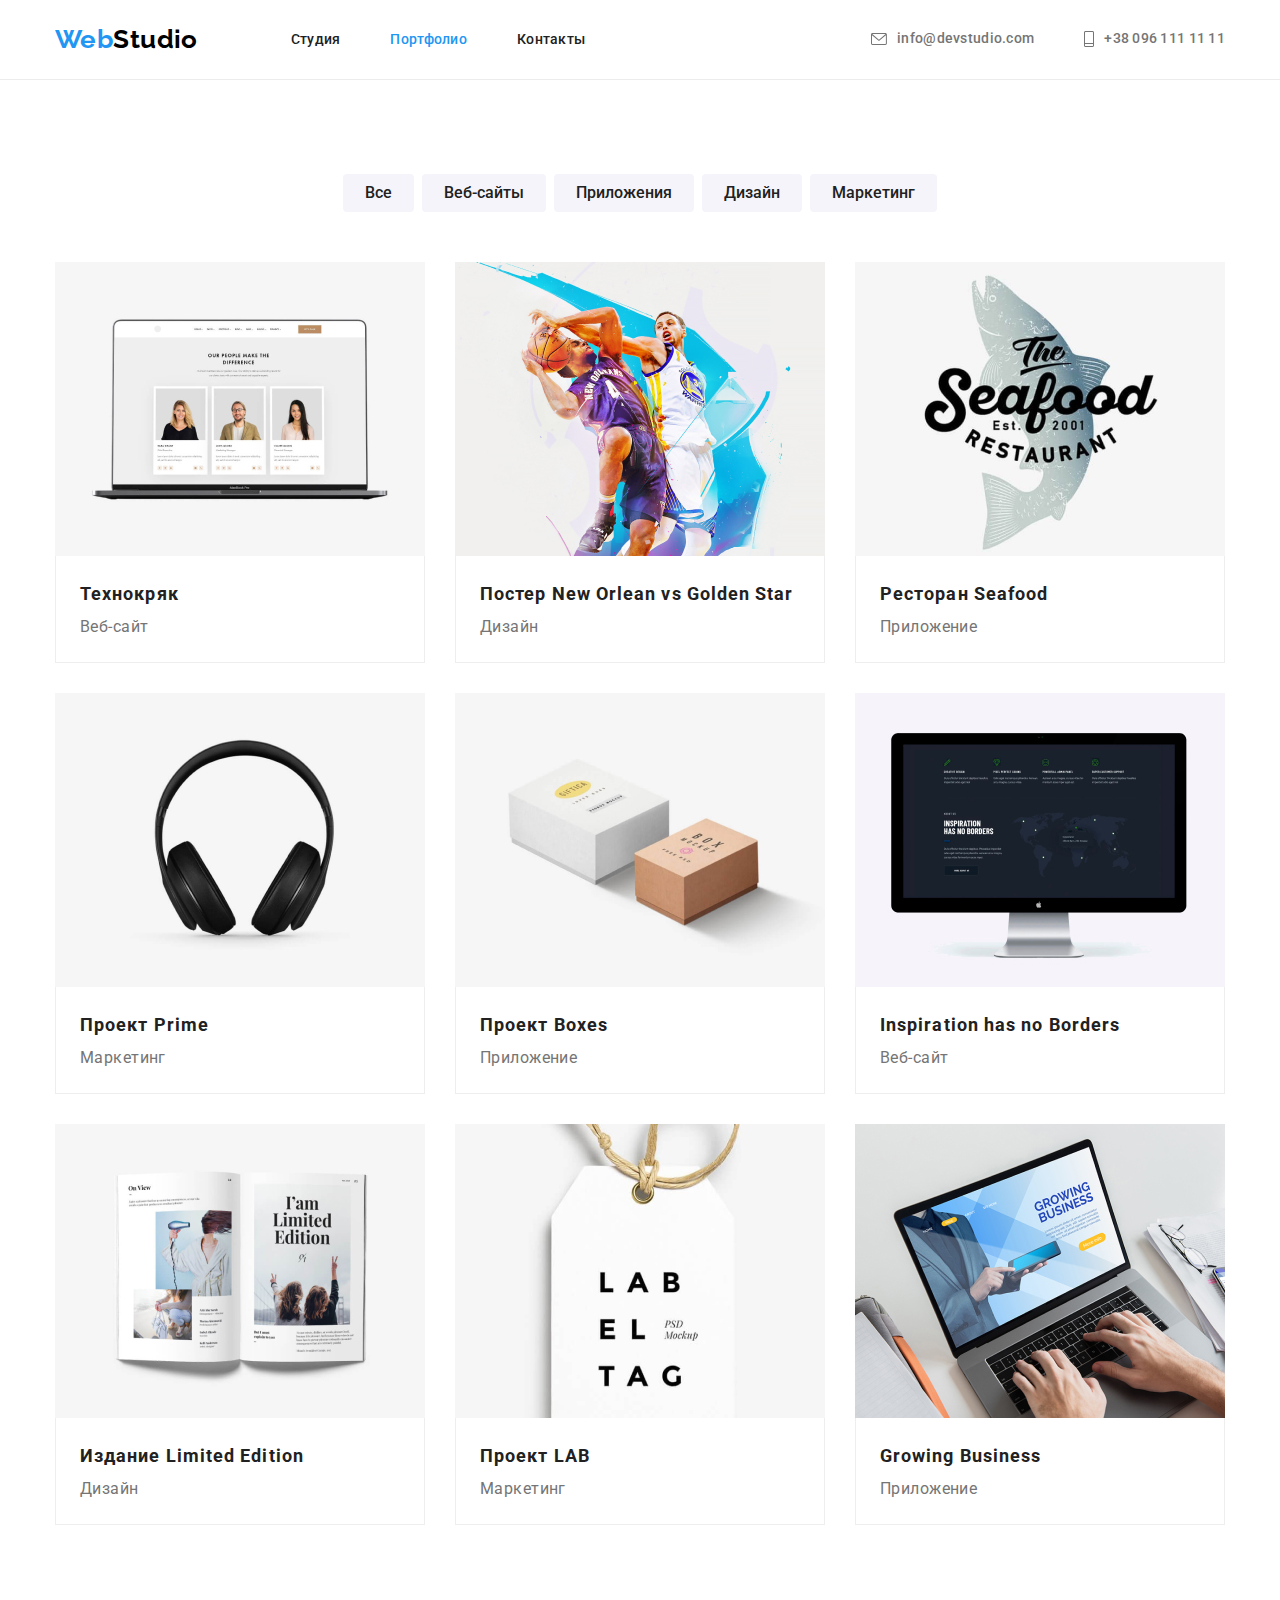
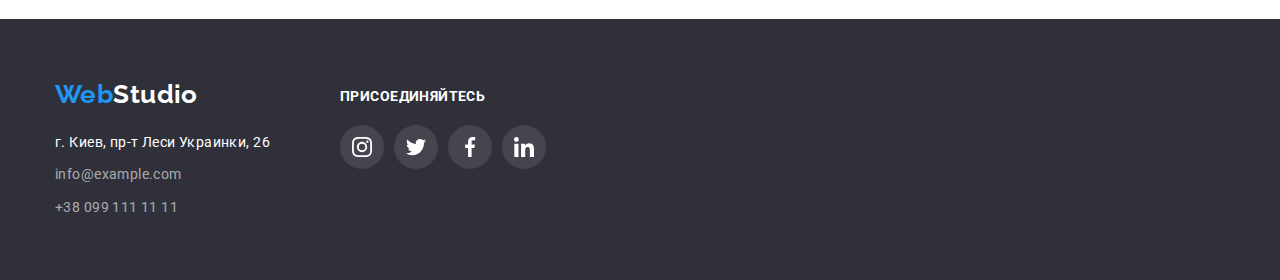
==== portfolio.html @ ed1fa83a "Начало ДЗ 5" ====
<!DOCTYPE html>
<html lang="ru">

<head>
    <meta charset="UTF-8">
    <meta http-equiv="X-UA-Compatible" content="IE=edge">
    <meta name="viewport" content="width=device-width, initial-scale=1.0">
    <title>WebStudio</title>
    <link rel="preconnect" href="https://fonts.gstatic.com">
    <link
        href="https://fonts.googleapis.com/css2?family=Raleway:wght@700&family=Roboto:wght@400;500;700;900&display=swap"
        rel="stylesheet">
    <link rel="stylesheet" href="https://cdnjs.cloudflare.com/ajax/libs/modern-normalize/1.0.0/modern-normalize.css">
    <link rel="stylesheet" href="./css/styles.css">
</head>

<body>
    <header class="page-header">
        <div class="container">
        <nav class="nav-menu">
            <a class="nav-logo logo" href=""><span class="logo-blue-style">Web</span><span class="logo-black-style">Studio</span></a>
            <ul class="menu list">
                <li class="menu-item"><a class="nav" href="./index.html">Студия</a></li>
                <li class="menu-item"><a class="nav active-link" href="">Портфолио</a></li>
                <li class="menu-item"><a class="nav" href="">Контакты</a></li>
            </ul>
        </nav>
        <ul class="menu list">
            <li class="menu-item"><a class="nav mail-tel-color" href="mailto:info@devstudio.com">
                    <svg width="16px" height="12px" class="contacts-icon">
                        <use href="./images/icons.svg#icon-mail"></use>
                    </svg>
                    info@devstudio.com</a></li>
            <li class="menu-item"><a class="nav mail-tel-color" href="tel:+380961111111">
                    <svg width="10px" height="16px" class="contacts-icon">
                        <use href="./images/icons.svg#icon-tel"></use>
                    </svg>
                    +38 096 111 11 11</a></li>
        </ul>
        </div>
    </header>
    <main>
        <section class="filters-section section">
            <div class="container">
            <h1 class="visually-hidden">Портфолио</h1>
            <h2 class="visually-hidden">Фильтры</h2>
            <ul class="filters-list list">
                <li class="filters-iteam"><button class="filter-btn filter" type="button">Все</button></li>
                <li class="filters-iteam"><button class="filter-btn filter" type="button">Веб-сайты</button></li>
                <li class="filters-iteam"><button class="filter-btn filter" type="button">Приложения</button></li>
                <li class="filters-iteam"><button class="filter-btn filter" type="button">Дизайн</button></li>
                <li class="filters-iteam"><button class="filter-btn filter" type="button">Маркетинг</button></li>
            </ul>
            </div>
        </section>
        <section class="projects-section section">
            <div class="container">
            <h2 class="visually-hidden">Проекты</h2>
            <ul class="card-set list">
                <li class="projects-item item">
                    <a href="" class="projects-item-link txt-deco" target="_blank" rel="noopener noreferrer">
                    <img src="./images/projects/img6.jpg" width="370" height="294" alt="веб-сайт">
                    <div class="card-buttom-border">
                    <h3 class="title-portfolio">Технокряк</h3>
                    <p class="project-portfolio">Веб-сайт</p>
                    </div>
                    </a>
                </li>
                <li class="projects-item item">
                    <a href="" class="projects-item-link txt-deco" target="_blank" rel="noopener noreferrer">
                    <img src="./images/projects/img7.jpg" width="370" height="294" alt="постер игры в баскетбол">
                    <div class="card-buttom-border">
                    <h3 class="title-portfolio">Постер New Orlean vs Golden Star</h3>
                    <p class="project-portfolio">Дизайн</p>
                    </div>
                    </a>
                </li>
                <li class="projects-item item">
                    <a href="" class="projects-item-link txt-deco" target="_blank" rel="noopener noreferrer">
                    <img src="./images/projects/img8.jpg" width="370" height="294" alt="логотип ресторана">
                    <div class="card-buttom-border">
                    <h3 class="title-portfolio">Ресторан Seafood</h3>
                    <p class="project-portfolio">Приложение</p>
                    </div>
                    </a>
                </li>
                <li class="projects-item item">
                    <a href="" class="projects-item-link txt-deco" target="_blank" rel="noopener noreferrer">
                    <img src="./images/projects/img9.jpg" width="370" height="294" alt="наушники">
                    <div class="card-buttom-border">
                    <h3 class="title-portfolio">Проект Prime</h3>
                    <p class="project-portfolio">Маркетинг</p>
                    </div>
                    </a>
                </li>
                <li class="projects-item item">
                    <a href="" class="projects-item-link txt-deco" target="_blank" rel="noopener noreferrer">
                    <img src="./images/projects/img10.jpg" width="370" height="294" alt="разноцветные коробки">
                    <div class="card-buttom-border">
                    <h3 class="title-portfolio">Проект Boxes</h3>
                    <p class="project-portfolio">Приложение</p>
                    </div>
                    </a>
                </li>
                <li class="projects-item item">
                    <a href="" class="projects-item-link txt-deco" target="_blank" rel="noopener noreferrer">
                    <img src="./images/projects/img11.jpg" width="370" height="294" alt="веб-сайт">
                    <div class="card-buttom-border">
                    <h3 class="title-portfolio">Inspiration has no Borders</h3>
                    <p class="project-portfolio">Веб-сайт</p>
                    </div>
                    </a>
                </li>
                <li class="projects-item item">
                    <a href="" class="projects-item-link txt-deco" target="_blank" rel="noopener noreferrer">
                    <img src="./images/projects/img12.jpg" width="370" height="294" alt="книга">
                    <div class="card-buttom-border">
                    <h3 class="title-portfolio">Издание Limited Edition</h3>
                    <p class="project-portfolio">Дизайн</p>
                    </div>
                    </a>
                </li>
                <li class="projects-item item">
                    <a href="" class="projects-item-link txt-deco" target="_blank" rel="noopener noreferrer">
                    <img src="./images/projects/img13.jpg" width="370" height="294" alt="бирка">
                    <div class="card-buttom-border">
                    <h3 class="title-portfolio">Проект LAB</h3>
                    <p class="project-portfolio">Маркетинг</p>
                    </div>
                    </a>
                </li>
                <li class="projects-item item">
                    <a href="" class="projects-item-link txt-deco" target="_blank" rel="noopener noreferrer">
                    <img src="./images/projects/img14.jpg" width="370" height="294" alt="приложение">
                    <div class="card-buttom-border">
                    <h3 class="title-portfolio">Growing Business</h3>
                    <p class="project-portfolio">Приложение</p>
                    </div>
                    </a>
                </li>
            </ul>
            </div>
        </section>
    </main>
    <footer class="footer dark-bg">
        <div class="container footer-box">
            <div>
                <a class="logo" href=""><span class="logo-blue-style">Web</span><span
                        class="logo-white-style">Studio</span></a>
                <address class="address">
                    <ul class="footer-list list">
                        <li class="footer-list-item"><a class="logo-white-style txt-deco"
                                href="https://goo.gl/maps/Vyjwhp4xW57vWDKJA" target="_blank" rel="noopener noreferrer">г.
                                Киев, пр-т Леси Украинки, 26</a></li>
                        <li class="footer-list-item"><a class="second-mail-tel-color txt-deco"
                                href="mailto:info@example.com">info@example.com</a></li>
                        <li class="footer-list-item"><a class="second-mail-tel-color txt-deco" href="tel:+380991111111">+38
                                099 111 11 11</a></li>
                    </ul>
                </address>
            </div>
            <div class="footer-socials-box">
                <h3 class="footer-socials-title">присоединяйтесь</h3>
                <ul class="list social-icons">
                    <li class="social-icons-item">
                        <a href="" class="footer-social-icons-link" target="_blank" rel="noopener noreferrer">
                            <svg class="footer-social-icons-svg" width="20" height="20">
                                <use href="./images/icons.svg#icon-instagram"></use>
                            </svg>
                        </a>
                    </li>
                    <li class="social-icons-item">
                        <a href="" class="footer-social-icons-link" target="_blank" rel="noopener noreferrer">
                            <svg class="footer-social-icons-svg" width="20" height="20">
                                <use href="./images/icons.svg#icon-twitter"></use>
                            </svg>
                        </a>
                    </li>
                    <li class="social-icons-item">
                        <a href="" class="footer-social-icons-link" target="_blank" rel="noopener noreferrer">
                            <svg class="footer-social-icons-svg" width="20" height="20">
                                <use href="./images/icons.svg#icon-facebook"></use>
                            </svg>
                        </a>
                    </li>
                    <li class="social-icons-item">
                        <a href="" class="footer-social-icons-link" target="_blank" rel="noopener noreferrer">
                            <svg class="footer-social-icons-svg" width="20" height="20">
                                <use href="./images/icons.svg#icon-linkedin"></use>
                            </svg>
                        </a>
                    </li>
                </ul>
            </div>
        </div>
    </footer>
</body>
</html>
---- css/styles.css ----
:root {
  --logo-link-blue-color: #2196f3;
  --logo-black-color: #000000;
  --main-text-color: #757575;
  --title-color: #212121;
  --hero-color: #ffffff;
  --address-color: rgba(255, 255, 255, 0.6);

  --dark-bg: #2f303a;
  --btn-dark-bg: #2196f3;
  --btn-light-bg: #f5f4fa;
  --bg-team-section: #f5f4fa;

  --header-border: #ececec;
  --card-buttom-border: #eeeeee;

  --main-font: "Roboto", sans-serif;
  --logo-font: "Raleway", sans-serif;

  --social-icon-color: #afb1b8;
}

html {
  box-sizing: border-box;
}

*,
*::before,
*::after {
  box-sizing: inherit;
}

body {
  font-family: var(--main-font);
  font-size: 14px;
  line-height: 1.71;
  letter-spacing: 0.03em;
  color: var(--main-text-color);
}

h1,
h2,
h3,
p {
  margin-top: 0;
}

.container {
  width: 1200px;
  padding-left: 15px;
  padding-right: 15px;
  margin-left: auto;
  margin-right: auto;
}

.section {
  padding-top: 94px;
  padding-bottom: 94px;
}

.visually-hidden {
  position: absolute !important;
  clip: rect(1px 1px 1px 1px);
  clip: rect(1px, 1px, 1px, 1px);
  padding: 0 !important;
  border: 0 !important;
  height: 1px !important;
  width: 1px !important;
  overflow: hidden;
  margin: 0;
}

.logo {
  font-family: var(--logo-font);
  font-weight: 700;
  font-size: 26px;
  line-height: 1.19;
  text-decoration: none;
}

.nav-logo {
  margin-right: 93px;
}

.logo .logo-blue-style {
  color: var(--logo-link-blue-color);
}

.logo .logo-black-style {
  color: var(--logo-black-color);
}

.logo-white-style {
  color: var(--hero-color);
}

.nav {
  font-weight: 500;
  line-height: 1.14;
  letter-spacing: 0.02em;
  color: var(--title-color);
  text-decoration: none;
}

.active-link {
  color: var(--logo-link-blue-color);
}

.mail-tel-color {
  color: inherit;
  display: flex;
  align-items: center;
}

.second-mail-tel-color {
  color: var(--address-color);
}

.contacts-icon {
  fill: currentColor;
  margin-right: 10px;
}

.nav:hover,
.nav:focus,
.txt-deco:hover,
.txt-deco:focus {
  color: var(--logo-link-blue-color);
}

.page-header {
  padding-top: 24px;
  padding-bottom: 24px;

  border-bottom-width: 1px;
  border-bottom-style: solid;
  border-bottom-color: var(--header-border);
}

.page-header .container {
  display: flex;
  align-items: center;
}

.nav-menu {
  display: flex;
  align-items: center;
  margin-right: auto;
}

.menu {
  display: inline-flex;
}

.menu-item:not(:last-child) {
  margin-right: 50px;
}

.list {
  list-style: none;
  margin: 0;
  padding-left: 0;
}

.dark-bg {
  background-color: var(--dark-bg);
}

.main-title {
  font-weight: 900;
  font-size: 44px;
  line-height: 1.36;
  text-align: center;
  letter-spacing: 0.06em;
  text-transform: uppercase;
  margin-bottom: 0;
  color: var(--hero-color);
}

.btn {
  font-weight: 700;
  font-size: 16px;
  line-height: 1.87;
  display: flex;
  align-items: center;
  text-align: center;
  letter-spacing: 0.06em;
  cursor: pointer;
  color: var(--hero-color);
  background-color: var(--btn-dark-bg);
}

.hero-section {
  padding-top: 0;
  padding-bottom: 0;
}

.hero-box {
  max-width: 1600px;
  padding-top: 200px;
  padding-bottom: 200px;
  background-color: #c4c4c4;
  background-image: linear-gradient(
      to right,
      rgba(47, 48, 58, 0.4),
      rgba(47, 48, 58, 0.4)
    ),
    url(../images/hero/main-hero-img.jpg);
  background-repeat: no-repeat;
  background-position: center;
  background-size: cover;
  margin-left: auto;
  margin-right: auto;
  display: flex;
  align-items: center;
}

.hero-content {
  width: 696px;
  margin-left: auto;
  margin-right: auto;
}

.hero-btn {
  min-width: 200px;
  min-height: 50px;
  margin-left: auto;
  margin-right: auto;
  margin-top: 30px;
  padding: 10px 32px;

  box-shadow: 0px 4px 4px rgba(0, 0, 0, 0.15);
  border-radius: 4px;
  border: 0;
}

.card-set {
  display: flex;
  flex-wrap: wrap;
  margin-left: -30px;
}

.item {
  margin-left: 30px;
}

.icon-box {
  display: flex;
  justify-content: center;
  width: 270px;
  height: 120px;
  padding: 25px;
  background: #f5f4fa;
  border-radius: 4px;
  margin-bottom: 30px;
}

.feature-item {
  flex-basis: calc((100% - 4 * 30px) / 4);
}

.about-item {
  flex-basis: calc((100% - 3 * 30px) / 3);
}

.team-iteam {
  flex-basis: calc((100% - 4 * 30px) / 4);
  display: flex;
  flex-direction: column;
}

.clients-iteam {
  flex-basis: calc((100% - 6 * 30px) / 6);
}

.projects-item {
  flex-basis: calc((100% - 3 * 30px) / 3);
}

.projects-item-link {
  display: flex;
  flex-direction: column;
}

.projects-item-link:hover,
.projects-item-link:focus {
  box-shadow: 0px 1px 1px rgba(0, 0, 0, 0.12), 0px 4px 4px rgba(0, 0, 0, 0.06),
    1px 4px 6px rgba(0, 0, 0, 0.16);
}

.card-set .projects-item {
  margin-top: 30px;
}

.filters-list {
  justify-content: center;
  display: flex;
  flex-wrap: wrap;
}

.filters-list .filters-iteam:not(:first-child) {
  margin-left: 8px;
}

.filter-btn {
  padding: 6px 22px;
}

.feature-title {
  font-weight: 700;
  font-size: 14px;
  line-height: 1.14;
  text-transform: uppercase;
  color: var(--title-color);
}

.feature-section {
  padding-bottom: 0;
}

.title {
  font-weight: 700;
  font-size: 36px;
  line-height: 1.17;
  text-align: center;
  color: var(--title-color);
  margin-bottom: 50px;
}

.iteam-title {
  font-weight: 500;
  font-size: 16px;
  line-height: 1.19;
  text-align: center;
  color: var(--title-color);
  margin-bottom: 10px;
}

.iteam-position {
  font-size: 16px;
  line-height: 1.19;
  text-align: center;
  margin-bottom: 16px;
}

.item-card-bottom {
  padding-top: 20px;
  padding-bottom: 20px;
  background-color: var(--hero-color);
}

.social-icons {
  display: flex;
  justify-content: center;
}

.social-icons-item:not(:last-child) {
  margin-right: 10px;
}

.social-icons-link {
  display: flex;
  align-items: center;
  justify-content: center;
  width: 44px;
  height: 44px;
  border-radius: 50%;
  background-color: #ffffff;
}
.social-icons-svg {
  width: 20px;
  height: 20px;
  fill: var(--social-icon-color);
}

.social-icons-link:hover,
.social-icons-link:focus {
  fill: var(--hero-color);
  background-color: var(--logo-link-blue-color);
}

.social-icons-link:hover .social-icons-svg,
.social-icons-link:focus .social-icons-svg {
  fill: var(--hero-color);
}

.team-box {
  box-shadow: 0px 1px 3px rgba(0, 0, 0, 0.12), 0px 1px 1px rgba(0, 0, 0, 0.14),
    0px 2px 1px rgba(0, 0, 0, 0.2);
  border-radius: 0px 0px 4px 4px;
}

.team-section {
  background-color: var(--bg-team-section);
}

.txt-deco {
  text-decoration: none;
}

.client-box {
  width: 170px;
  height: 92px;
  border: 1px solid #afb1b8;
  box-sizing: border-box;
  border-radius: 4px;
  display: flex;
  align-items: center;
  justify-content: center;
}

.clients-icons-svg {
  width: 106px;
  height: 60px;
  fill: var(--social-icon-color);
}

.client-box:hover .clients-icons-svg,
.client-box:focus .clients-icons-svg {
  fill: var(--logo-link-blue-color);
}

.client-box:hover,
.client-box:focus {
  border-color: var(--logo-link-blue-color);
}

.address {
  font-style: inherit;
  margin-top: 20px;
}

.footer {
  padding-top: 60px;
  padding-bottom: 60px;
}

.footer-box {
  display: flex;
  align-items: center;
}

.footer-socials-box {
  margin-left: 70px;
  margin-bottom: 40px;
}

.footer-social-icons-link {
  display: flex;
  align-items: center;
  justify-content: center;
  width: 44px;
  height: 44px;
  border-radius: 50%;
  background-color: rgba(255, 255, 255, 0.1);
}

.footer-social-icons-svg {
  fill: var(--hero-color);
}

.footer-social-icons-link:hover,
.footer-social-icons-link:focus {
  background-color: var(--logo-link-blue-color);
}

.footer-list .footer-list-item:not(:last-child) {
  margin-bottom: 9px;
}

.footer-socials-title {
  font-family: var(--main-font);
  font-weight: 700;
  font-size: 14px;
  line-height: 1.14;
  letter-spacing: 0.03em;
  text-transform: uppercase;
  color: var(--hero-color);
  margin-bottom: 20px;
}

.filter {
  font-weight: 500;
  font-size: 16px;
  line-height: 1.62;
  text-align: center;
  cursor: pointer;
  color: var(--title-color);
  background-color: var(--btn-light-bg);

  border-radius: 4px;
  border: 0;
}

.filter:hover,
.filter:focus {
  color: var(--hero-color);
  background-color: var(--btn-dark-bg);
  box-shadow: 0px 3px 1px rgba(0, 0, 0, 0.1), 0px 1px 2px rgba(0, 0, 0, 0.08),
    0px 2px 2px rgba(0, 0, 0, 0.12);
}

.filters-section {
  padding-bottom: 0;
}

.title-portfolio {
  font-weight: 700;
  font-size: 18px;
  line-height: 2;
  letter-spacing: 0.06em;
  color: var(--title-color);
  margin-bottom: 0;
}

.project-portfolio {
  font-size: 16px;
  line-height: 1.87;
  margin-bottom: 0;
  color: var(--main-text-color);
}

.projects-section {
  padding-top: 20px;
}

.card-buttom-border {
  border-left: 1px solid var(--card-buttom-border);
  border-right: 1px solid var(--card-buttom-border);
  border-bottom: 1px solid var(--card-buttom-border);
  padding: 20px 24px;
}
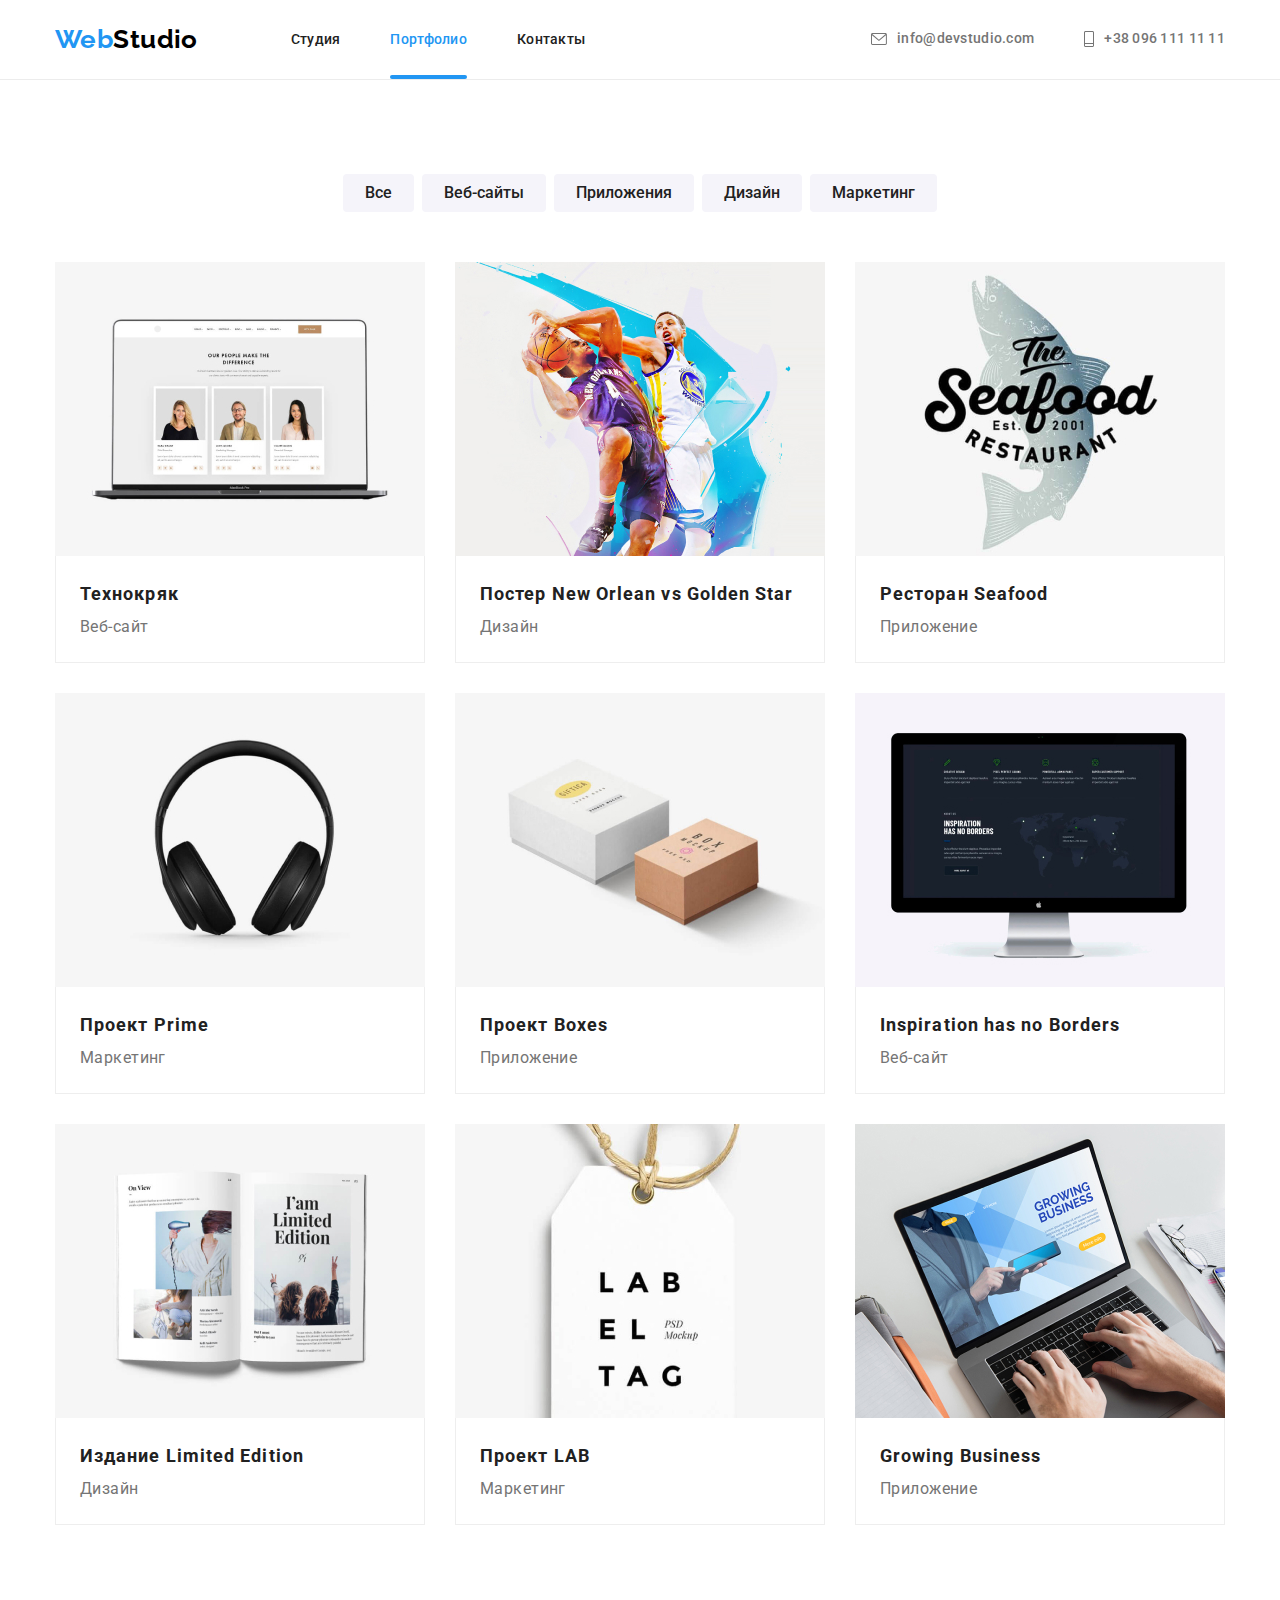
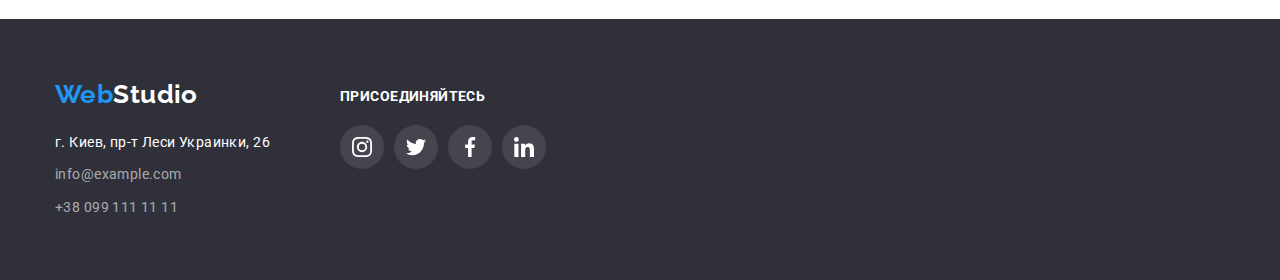
==== commit e33665a6: "ДЗ 5" ====
--- a/portfolio.html
+++ b/portfolio.html
@@ -59,7 +59,11 @@
             <ul class="card-set list">
                 <li class="projects-item item">
                     <a href="" class="projects-item-link txt-deco" target="_blank" rel="noopener noreferrer">
+                    <div class="card-top">
+                        <p class="card-top-txt">Технокряк это современная площадка распространения коронавируса. Компании используют эту
+                            платформу для цифрового шпионажа и атак на защищённые сервера конкурентов.</p>
                     <img src="./images/projects/img6.jpg" width="370" height="294" alt="веб-сайт">
+                    </div>
                     <div class="card-buttom-border">
                     <h3 class="title-portfolio">Технокряк</h3>
                     <p class="project-portfolio">Веб-сайт</p>
@@ -68,7 +72,11 @@
                 </li>
                 <li class="projects-item item">
                     <a href="" class="projects-item-link txt-deco" target="_blank" rel="noopener noreferrer">
+                        <div class="card-top">
+                            <p class="card-top-txt">Технокряк это современная площадка распространения коронавируса. Компании используют эту
+                                платформу для цифрового шпионажа и атак на защищённые сервера конкурентов.</p>
                     <img src="./images/projects/img7.jpg" width="370" height="294" alt="постер игры в баскетбол">
+                    </div>
                     <div class="card-buttom-border">
                     <h3 class="title-portfolio">Постер New Orlean vs Golden Star</h3>
                     <p class="project-portfolio">Дизайн</p>
@@ -77,7 +85,11 @@
                 </li>
                 <li class="projects-item item">
                     <a href="" class="projects-item-link txt-deco" target="_blank" rel="noopener noreferrer">
+                        <div class="card-top">
+                            <p class="card-top-txt">Технокряк это современная площадка распространения коронавируса. Компании используют эту
+                                платформу для цифрового шпионажа и атак на защищённые сервера конкурентов.</p>
                     <img src="./images/projects/img8.jpg" width="370" height="294" alt="логотип ресторана">
+                    </div>
                     <div class="card-buttom-border">
                     <h3 class="title-portfolio">Ресторан Seafood</h3>
                     <p class="project-portfolio">Приложение</p>
@@ -86,7 +98,11 @@
                 </li>
                 <li class="projects-item item">
                     <a href="" class="projects-item-link txt-deco" target="_blank" rel="noopener noreferrer">
+                        <div class="card-top">
+                            <p class="card-top-txt">Технокряк это современная площадка распространения коронавируса. Компании используют эту
+                                платформу для цифрового шпионажа и атак на защищённые сервера конкурентов.</p>
                     <img src="./images/projects/img9.jpg" width="370" height="294" alt="наушники">
+                    </div>
                     <div class="card-buttom-border">
                     <h3 class="title-portfolio">Проект Prime</h3>
                     <p class="project-portfolio">Маркетинг</p>
@@ -95,7 +111,11 @@
                 </li>
                 <li class="projects-item item">
                     <a href="" class="projects-item-link txt-deco" target="_blank" rel="noopener noreferrer">
+                        <div class="card-top">
+                            <p class="card-top-txt">Технокряк это современная площадка распространения коронавируса. Компании используют эту
+                                платформу для цифрового шпионажа и атак на защищённые сервера конкурентов.</p>
                     <img src="./images/projects/img10.jpg" width="370" height="294" alt="разноцветные коробки">
+                    </div>
                     <div class="card-buttom-border">
                     <h3 class="title-portfolio">Проект Boxes</h3>
                     <p class="project-portfolio">Приложение</p>
@@ -104,7 +124,11 @@
                 </li>
                 <li class="projects-item item">
                     <a href="" class="projects-item-link txt-deco" target="_blank" rel="noopener noreferrer">
+                        <div class="card-top">
+                            <p class="card-top-txt">Технокряк это современная площадка распространения коронавируса. Компании используют эту
+                                платформу для цифрового шпионажа и атак на защищённые сервера конкурентов.</p>
                     <img src="./images/projects/img11.jpg" width="370" height="294" alt="веб-сайт">
+                    </div>
                     <div class="card-buttom-border">
                     <h3 class="title-portfolio">Inspiration has no Borders</h3>
                     <p class="project-portfolio">Веб-сайт</p>
@@ -113,7 +137,11 @@
                 </li>
                 <li class="projects-item item">
                     <a href="" class="projects-item-link txt-deco" target="_blank" rel="noopener noreferrer">
+                        <div class="card-top">
+                            <p class="card-top-txt">Технокряк это современная площадка распространения коронавируса. Компании используют эту
+                                платформу для цифрового шпионажа и атак на защищённые сервера конкурентов.</p>
                     <img src="./images/projects/img12.jpg" width="370" height="294" alt="книга">
+                    </div>
                     <div class="card-buttom-border">
                     <h3 class="title-portfolio">Издание Limited Edition</h3>
                     <p class="project-portfolio">Дизайн</p>
@@ -122,7 +150,11 @@
                 </li>
                 <li class="projects-item item">
                     <a href="" class="projects-item-link txt-deco" target="_blank" rel="noopener noreferrer">
+                        <div class="card-top">
+                            <p class="card-top-txt">Технокряк это современная площадка распространения коронавируса. Компании используют эту
+                                платформу для цифрового шпионажа и атак на защищённые сервера конкурентов.</p>
                     <img src="./images/projects/img13.jpg" width="370" height="294" alt="бирка">
+                    </div>
                     <div class="card-buttom-border">
                     <h3 class="title-portfolio">Проект LAB</h3>
                     <p class="project-portfolio">Маркетинг</p>
@@ -131,7 +163,11 @@
                 </li>
                 <li class="projects-item item">
                     <a href="" class="projects-item-link txt-deco" target="_blank" rel="noopener noreferrer">
+                        <div class="card-top">
+                            <p class="card-top-txt">Технокряк это современная площадка распространения коронавируса. Компании используют эту
+                                платформу для цифрового шпионажа и атак на защищённые сервера конкурентов.</p>
                     <img src="./images/projects/img14.jpg" width="370" height="294" alt="приложение">
+                    </div>
                     <div class="card-buttom-border">
                     <h3 class="title-portfolio">Growing Business</h3>
                     <p class="project-portfolio">Приложение</p>
@@ -149,12 +185,12 @@
                         class="logo-white-style">Studio</span></a>
                 <address class="address">
                     <ul class="footer-list list">
-                        <li class="footer-list-item"><a class="logo-white-style txt-deco"
+                        <li class="footer-list-item"><a class="logo-white-style txt-deco adress-link"
                                 href="https://goo.gl/maps/Vyjwhp4xW57vWDKJA" target="_blank" rel="noopener noreferrer">г.
                                 Киев, пр-т Леси Украинки, 26</a></li>
-                        <li class="footer-list-item"><a class="second-mail-tel-color txt-deco"
+                        <li class="footer-list-item"><a class="second-mail-tel-color txt-deco adress-link"
                                 href="mailto:info@example.com">info@example.com</a></li>
-                        <li class="footer-list-item"><a class="second-mail-tel-color txt-deco" href="tel:+380991111111">+38
+                        <li class="footer-list-item"><a class="second-mail-tel-color txt-deco adress-link" href="tel:+380991111111">+38
                                 099 111 11 11</a></li>
                     </ul>
                 </address>
--- a/css/styles.css
+++ b/css/styles.css
@@ -92,6 +92,8 @@
 
 .logo-white-style {
   color: var(--hero-color);
+
+  transition: color 250ms cubic-bezier(0.4, 0, 0.2, 1);
 }
 
 .nav {
@@ -100,10 +102,26 @@
   letter-spacing: 0.02em;
   color: var(--title-color);
   text-decoration: none;
+
+  transition: color 250ms cubic-bezier(0.4, 0, 0.2, 1);
 }
 
 .active-link {
+  padding-top: 32px;
+  padding-bottom: 32px;
+  position: relative;
   color: var(--logo-link-blue-color);
+}
+
+.active-link::after {
+  content: "";
+  position: absolute;
+  bottom: 0;
+  display: block;
+  width: 100%;
+  height: 4px;
+  border-radius: 2px;
+  background-color: var(--logo-link-blue-color);
 }
 
 .mail-tel-color {
@@ -114,6 +132,8 @@
 
 .second-mail-tel-color {
   color: var(--address-color);
+
+  transition: color 250ms cubic-bezier(0.4, 0, 0.2, 1);
 }
 
 .contacts-icon {
@@ -122,22 +142,19 @@
 }
 
 .nav:hover,
-.nav:focus,
-.txt-deco:hover,
-.txt-deco:focus {
+.nav:focus {
   color: var(--logo-link-blue-color);
 }
 
 .page-header {
-  padding-top: 24px;
-  padding-bottom: 24px;
-
   border-bottom-width: 1px;
   border-bottom-style: solid;
   border-bottom-color: var(--header-border);
 }
 
 .page-header .container {
+  padding-top: 24px;
+  padding-bottom: 24px;
   display: flex;
   align-items: center;
 }
@@ -280,6 +297,9 @@
 .projects-item-link {
   display: flex;
   flex-direction: column;
+  box-shadow: none;
+
+  transition: box-shadow 250ms cubic-bezier(0.4, 0, 0.2, 1);
 }
 
 .projects-item-link:hover,
@@ -316,6 +336,33 @@
 
 .feature-section {
   padding-bottom: 0;
+}
+
+.about-item-title {
+  font-family: var(--main-font);
+  font-weight: 700;
+  font-size: 14px;
+  line-height: 1.14;
+  text-align: center;
+  letter-spacing: 0.03em;
+  text-transform: uppercase;
+  color: var(--hero-color);
+  margin: 0;
+}
+
+.about-item-box {
+  display: flex;
+  flex-direction: column;
+  position: relative;
+}
+
+.about-item-box-bottom {
+  position: absolute;
+  bottom: 0;
+  width: 100%;
+  padding-top: 27px;
+  padding-bottom: 27px;
+  background-color: rgba(47, 48, 58, 0.8);
 }
 
 .title {
@@ -366,11 +413,14 @@
   height: 44px;
   border-radius: 50%;
   background-color: #ffffff;
+
+  transition: background-color 250ms cubic-bezier(0.4, 0, 0.2, 1);
 }
 .social-icons-svg {
   width: 20px;
   height: 20px;
   fill: var(--social-icon-color);
+  transition: fill 250ms cubic-bezier(0.4, 0, 0.2, 1);
 }
 
 .social-icons-link:hover,
@@ -407,12 +457,16 @@
   display: flex;
   align-items: center;
   justify-content: center;
+
+  transition: border 250ms cubic-bezier(0.4, 0, 0.2, 1);
 }
 
 .clients-icons-svg {
   width: 106px;
   height: 60px;
   fill: var(--social-icon-color);
+
+  transition: fill 250ms cubic-bezier(0.4, 0, 0.2, 1);
 }
 
 .client-box:hover .clients-icons-svg,
@@ -438,6 +492,10 @@
 .footer-box {
   display: flex;
   align-items: center;
+}
+
+.adress-link:hover {
+  color: var(--logo-link-blue-color);
 }
 
 .footer-socials-box {
@@ -453,6 +511,8 @@
   height: 44px;
   border-radius: 50%;
   background-color: rgba(255, 255, 255, 0.1);
+
+  transition: background-color 250ms cubic-bezier(0.4, 0, 0.2, 1);
 }
 
 .footer-social-icons-svg {
@@ -487,9 +547,13 @@
   cursor: pointer;
   color: var(--title-color);
   background-color: var(--btn-light-bg);
-
+  box-shadow: none;
   border-radius: 4px;
   border: 0;
+
+  transition: color 250ms cubic-bezier(0.4, 0, 0.2, 1),
+    background-color 250ms cubic-bezier(0.4, 0, 0.2, 1),
+    box-shadow 250ms cubic-bezier(0.4, 0, 0.2, 1);
 }
 
 .filter:hover,
@@ -530,3 +594,75 @@
   border-bottom: 1px solid var(--card-buttom-border);
   padding: 20px 24px;
 }
+
+.card-top {
+  position: relative;
+  display: flex;
+  flex-direction: column;
+  overflow: hidden;
+}
+
+.card-top-txt {
+  position: absolute;
+  width: 100%;
+  height: 100%;
+  margin-bottom: 0;
+  top: 50%;
+  left: 50%;
+  transform: translate(-50%, 50%);
+  font-family: var(--main-font);
+  font-size: 18px;
+  line-height: 1.56;
+  letter-spacing: 0.03em;
+  color: var(--hero-color);
+  background-color: rgba(33, 150, 243, 0.9);
+  padding: 63px 24px;
+
+  transition: transform 250ms cubic-bezier(0.4, 0, 0.2, 1);
+}
+
+.projects-item-link:hover .card-top-txt,
+.projects-item-link:focus .card-top-txt {
+  transform: translate(-50%, -50%);
+}
+
+.backdrop {
+  position: fixed;
+  top: 0;
+  left: 0;
+  width: 100%;
+  height: 100%;
+  background-color: rgba(0, 0, 0, 0.2);
+}
+
+.is-hidden {
+  opacity: 0;
+  visibility: hidden;
+  pointer-events: none;
+}
+
+.modal {
+  position: absolute;
+  top: 50%;
+  left: 50%;
+  transform: translate(-50%, -50%);
+  width: 528px;
+  height: 581px;
+
+  background-color: #ffffff;
+  box-shadow: 0px 1px 3px rgba(0, 0, 0, 0.12), 0px 1px 1px rgba(0, 0, 0, 0.14),
+    0px 2px 1px rgba(0, 0, 0, 0.2);
+  border-radius: 4px;
+}
+
+.modal-close-btn {
+  position: absolute;
+  right: 8px;
+  top: 8px;
+  width: 30px;
+  height: 30px;
+  border-radius: 50%;
+  padding: 0;
+  background: #ffffff;
+  border: 1px solid rgba(0, 0, 0, 0.1);
+}
